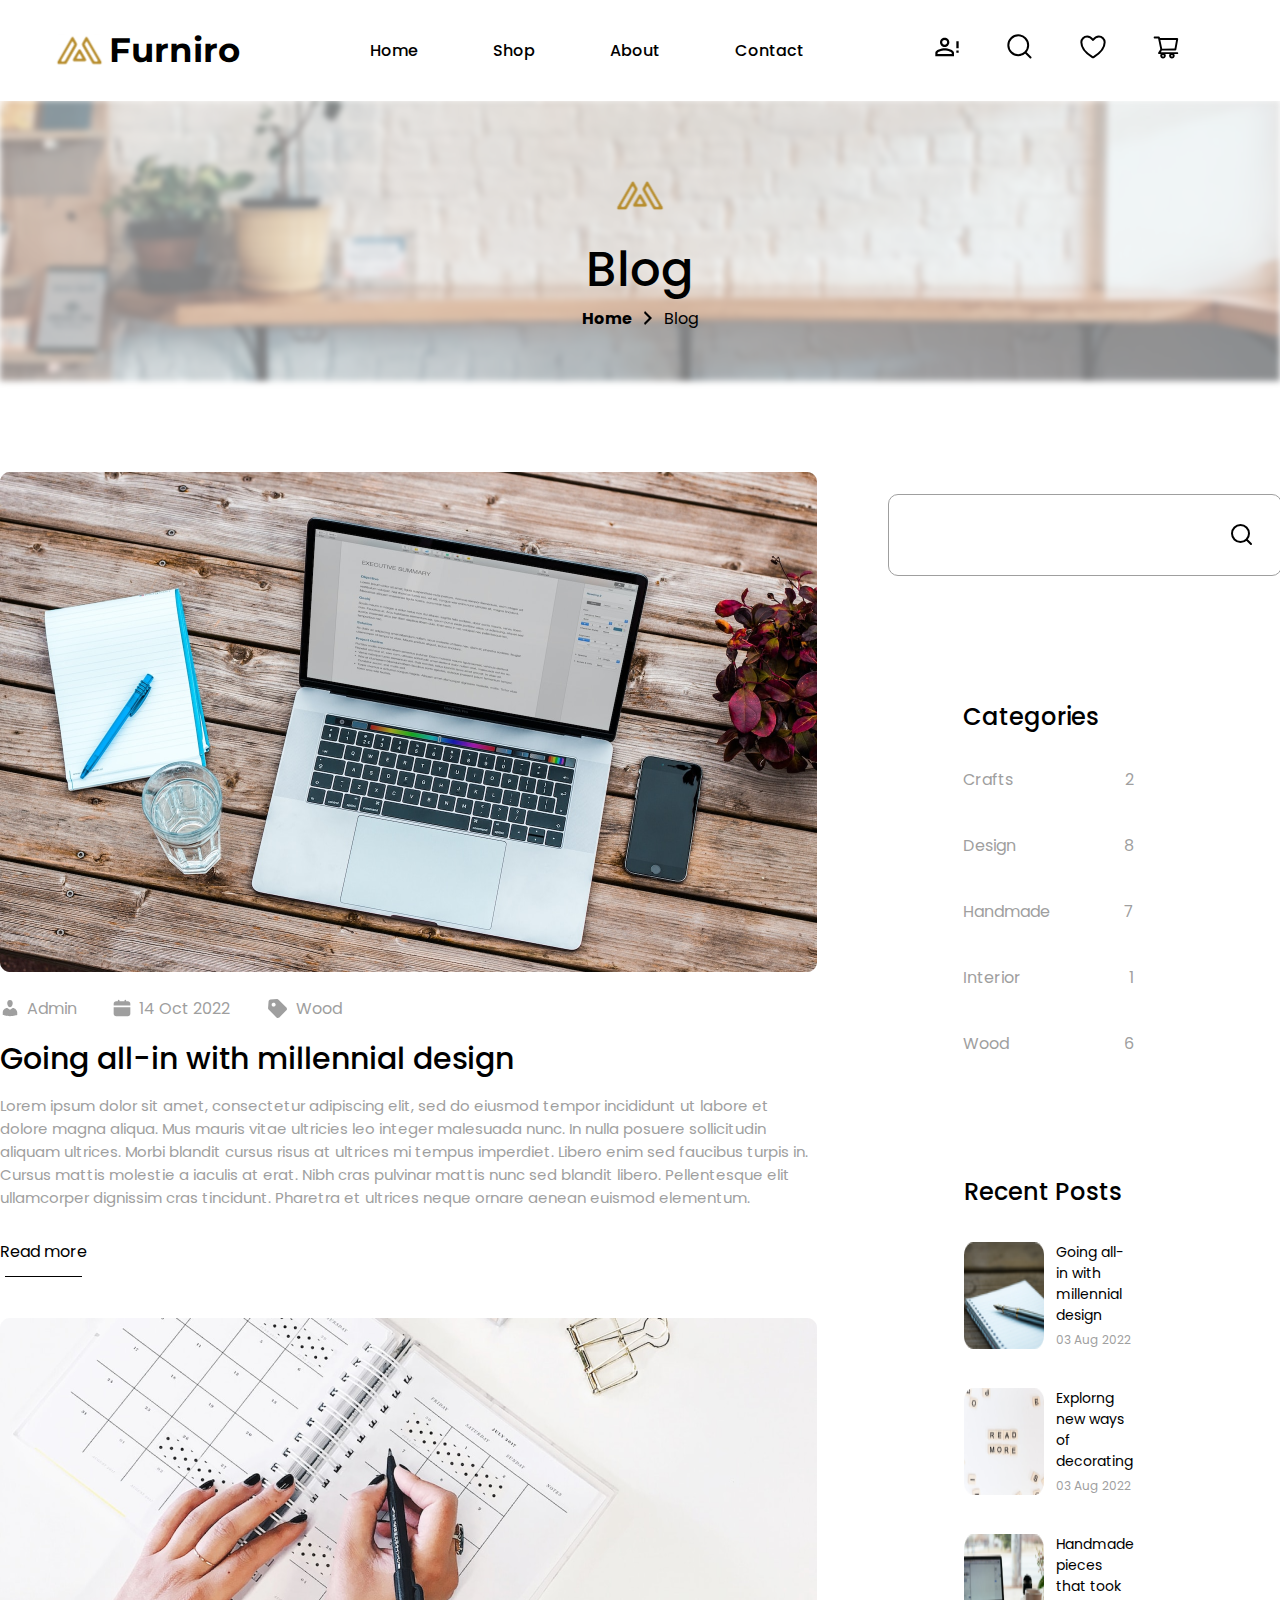
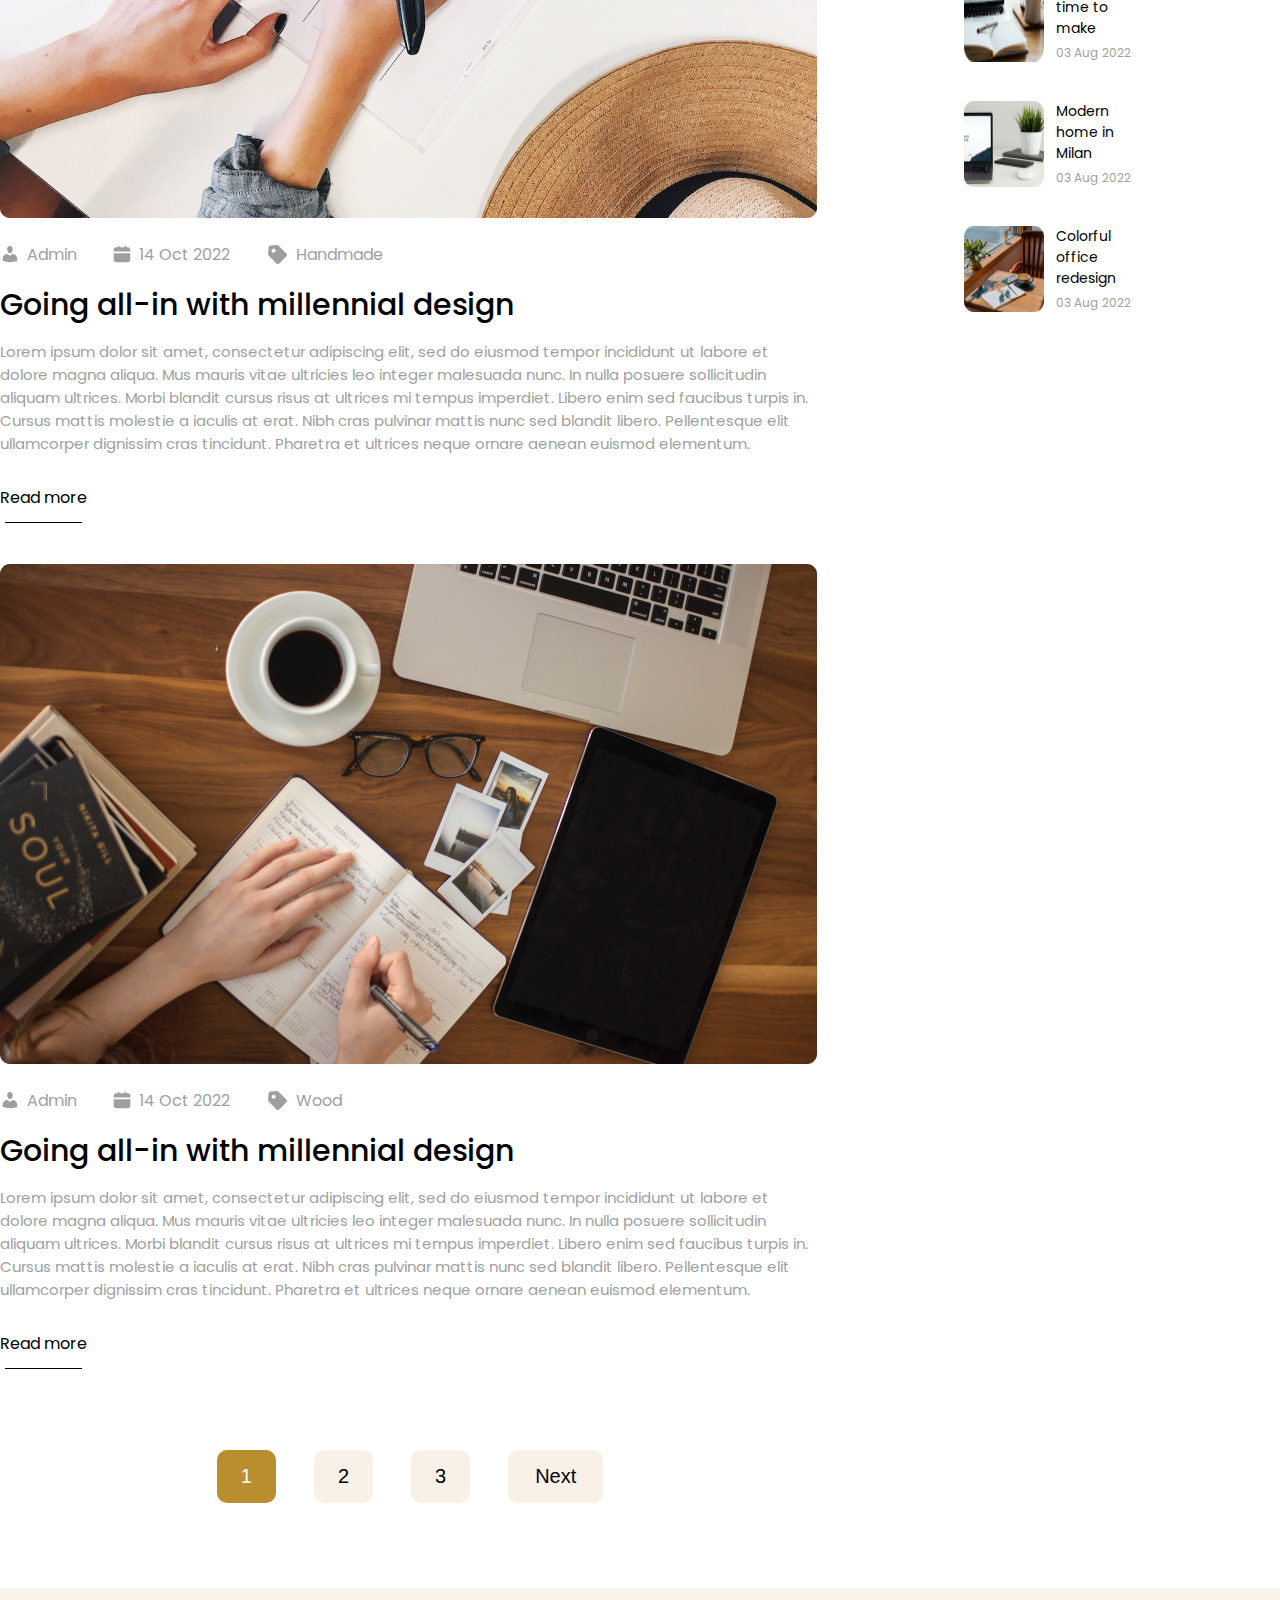
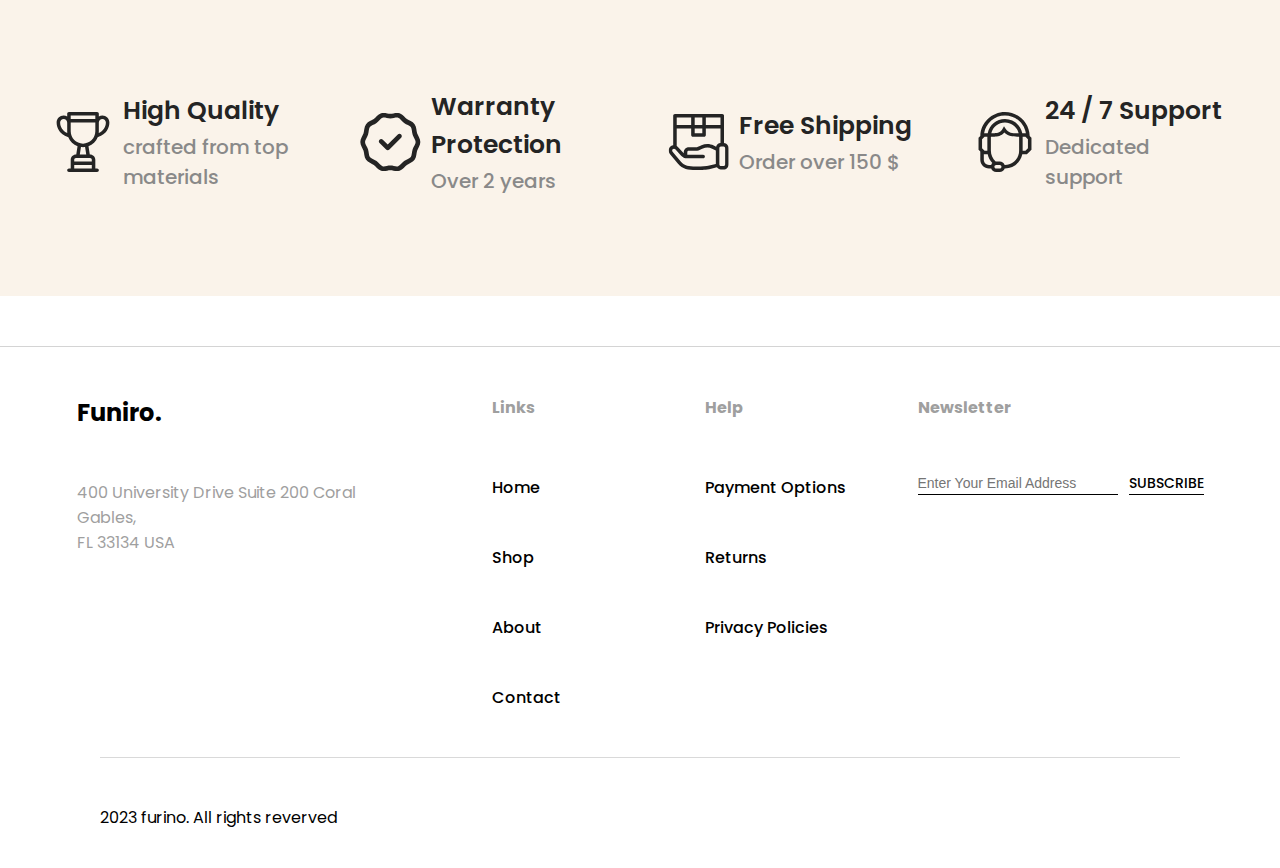
==== blog.html @ 3ca51984 "A few bugs left to fix" ====
<!DOCTYPE html>
<html lang="en">
  <head>
    <meta charset="UTF-8" />
    <meta name="viewport" content="width=device-width, initial-scale=1.0" />
    <title>Document</title>
    <link rel="stylesheet" href="global.css" />
    <link rel="stylesheet" href="blog.css" />
  </head>

  <body>
    <header class="header">
      <a href="index.html" class="header-logo">
        <img alt="logo" src="img/Meubel House_Logos-05.svg" />
        <div>Furniro</div>
      </a>
      <nav class="header-nav">
        <a href="index.html">Home</a>
        <a href="shop.html">Shop</a>
        <a href="about.html">About</a>
        <a href="contact.html">Contact</a>
      </nav>
      <div class="header-options">
        <a href="#"><img src="img/mdi_account-alert-outline.svg" /></a>
        <a href="#"><img src="img/akar-icons_search.svg" /></a>
        <a href="#"><img src="img/akar-icons_heart.svg" /></a>
        <a href="#"><img src="img/ant-design_shopping-cart-outlined.svg" /></a>
      </div>
    </header>
    <section class="banner">
      <img class="banner-img" src="img/bgshop.png" />
      <div class="banner-text">
        <img src="img/Meubel House_Logos.svg" />
        <h2>Blog</h2>
        <div class="breadcrumbs">
          <b>Home</b>
          <img src="img/dashicons_arrow-down-alt2.svg" />
          <span>Blog</span>
        </div>
      </div>
    </section>
    <section class="blog-posts">
      <div class="active-blogs">
        <div class="new-blogs">
          <article class="post">
            <img src="img/Rectangle 68.png" />
            <div class="blog-info">
              <div class="tag">
                <img src="img/dashicons_admin-users.svg" />
                <span>Admin</span>
              </div>
              <div class="tag">
                <img src="img/uis_calender.svg" />
                <span>14 Oct 2022</span>
              </div>
              <div class="tag">
                <img src="img/ci_tag.svg" />
                <span>Wood</span>
              </div>
            </div>
            <h3>Going all-in with millennial design</h3>
            <p>
              Lorem ipsum dolor sit amet, consectetur adipiscing elit, sed do
              eiusmod tempor incididunt ut labore et dolore magna aliqua. Mus
              mauris vitae ultricies leo integer malesuada nunc. In nulla
              posuere sollicitudin aliquam ultrices. Morbi blandit cursus risus
              at ultrices mi tempus imperdiet. Libero enim sed faucibus turpis
              in. Cursus mattis molestie a iaculis at erat. Nibh cras pulvinar
              mattis nunc sed blandit libero. Pellentesque elit ullamcorper
              dignissim cras tincidunt. Pharetra et ultrices neque ornare aenean
              euismod elementum.
            </p>
            <a href="#">Read more</a>
          </article>
          <article class="post">
            <img src="img/Rectangle 68 (1).png" />
            <div class="blog-info">
              <div class="tag">
                <img src="img/dashicons_admin-users.svg" />
                <span>Admin</span>
              </div>
              <div class="tag">
                <img src="img/uis_calender.svg" />
                <span>14 Oct 2022</span>
              </div>
              <div class="tag">
                <img src="img/ci_tag.svg" />
                <span>Handmade</span>
              </div>
            </div>
            <h3>Going all-in with millennial design</h3>
            <p>
              Lorem ipsum dolor sit amet, consectetur adipiscing elit, sed do
              eiusmod tempor incididunt ut labore et dolore magna aliqua. Mus
              mauris vitae ultricies leo integer malesuada nunc. In nulla
              posuere sollicitudin aliquam ultrices. Morbi blandit cursus risus
              at ultrices mi tempus imperdiet. Libero enim sed faucibus turpis
              in. Cursus mattis molestie a iaculis at erat. Nibh cras pulvinar
              mattis nunc sed blandit libero. Pellentesque elit ullamcorper
              dignissim cras tincidunt. Pharetra et ultrices neque ornare aenean
              euismod elementum.
            </p>
            <a href="#">Read more</a>
          </article>
          <article class="post">
            <img src="img/Rectangle 68 (2).png" />
            <div class="blog-info">
              <div class="tag">
                <img src="img/dashicons_admin-users.svg" />
                <span>Admin</span>
              </div>
              <div class="tag">
                <img src="img/uis_calender.svg" />
                <span>14 Oct 2022</span>
              </div>
              <div class="tag">
                <img src="img/ci_tag.svg" />
                <span>Wood</span>
              </div>
            </div>
            <h3>Going all-in with millennial design</h3>
            <p>
              Lorem ipsum dolor sit amet, consectetur adipiscing elit, sed do
              eiusmod tempor incididunt ut labore et dolore magna aliqua. Mus
              mauris vitae ultricies leo integer malesuada nunc. In nulla
              posuere sollicitudin aliquam ultrices. Morbi blandit cursus risus
              at ultrices mi tempus imperdiet. Libero enim sed faucibus turpis
              in. Cursus mattis molestie a iaculis at erat. Nibh cras pulvinar
              mattis nunc sed blandit libero. Pellentesque elit ullamcorper
              dignissim cras tincidunt. Pharetra et ultrices neque ornare aenean
              euismod elementum.
            </p>
            <a href="#">Read more</a>
          </article>
        </div>
        <div class="blog-category">
          <div class="searchbar">
            <input type="text" /><img src="img/akar-icons_search (1).svg" />
          </div>
          <div class="common-blogs">
            <h2>Categories</h2>
            <div class="search-result">
              <span>Crafts</span>
              <span>2</span>
            </div>
            <div class="search-result">
              <span>Design</span>
              <span>8</span>
            </div>
            <div class="search-result">
              <span>Handmade</span>
              <span>7</span>
            </div>
            <div class="search-result">
              <span>Interior</span>
              <span>1</span>
            </div>
            <div class="search-result">
              <span>Wood</span>
              <span>6</span>
            </div>
          </div>
          <div class="recent-blogs">
            <h2>Recent Posts</h2>
            <a href="#">
              <img src="img/Rectangle 69 (1).png" />
              <div class="detail-blog">
                <p>
                  Going all-in with <br />
                  millennial design
                </p>
                <span>03 Aug 2022</span>
              </div>
            </a>
            <a href="#">
              <img src="img/Rectangle 69 (2).png" />
              <div class="detail-blog">
                <p>
                  Explorng new ways <br />
                  of decorating
                </p>
                <span>03 Aug 2022</span>
              </div>
            </a>
            <a href="#">
              <img src="img/Rectangle 69 (3).png" />
              <div class="detail-blog">
                <p>
                  Handmade pieces <br />
                  that took time to make
                </p>
                <span>03 Aug 2022</span>
              </div>
            </a>
            <a href="#">
              <img src="img/Rectangle 69 (4).png" />
              <div class="detail-blog">
                <p>
                  Modern home in <br />
                  Milan
                </p>
                <span>03 Aug 2022</span>
              </div>
            </a>
            <a href="#">
              <img src="img/Rectangle 69 (5).png" />
              <div class="detail-blog">
                <p>
                  Colorful office <br />
                  redesign
                </p>
                <span>03 Aug 2022</span>
              </div>
            </a>
          </div>
        </div>
      </div>
      <div class="pagination-buttons">
        <button class="active">1</button>
        <button>2</button>
        <button>3</button>
        <button class="next-section">Next</button>
      </div>
    </section>
      <section class="company-info">
    <div class="company-block">
      <img src="img/trophy 1.svg">
      <div>
        <h2>High Quality</h2>
        <p>crafted from top materials</p>
      </div>
    </div>
    <div class="company-block">
      <img src="img/Group.svg">
      <div>
        <h2>Warranty Protection</h2>
        <p>Over 2 years</p>
      </div>
    </div>
    <div class="company-block">
      <img src="img/shipping.svg">
      <div>
        <h2>Free Shipping</h2>
        <p>Order over 150 $</p>
      </div>
    </div>
    <div class="company-block">
      <img src="img/customer-support.svg">
      <div>
        <h2>24 / 7 Support</h2>
        <p>Dedicated support</p>
      </div>
    </div>
  </section>
    <footer class="footer">
      <div class="footer-top">
        <div class="footer-location">
          <h2>Funiro.</h2>
          <p>
            400 University Drive Suite 200 Coral<br />Gables,<br />FL 33134 USA
          </p>
        </div>
        <div class="footer-links">
          <h3 class="links">Links</h3>
          <ul>
            <li><a href="#">Home</a></li>
            <li><a href="#">Shop</a></li>
            <li><a href="#">About</a></li>
            <li><a href="#">Contact</a></li>
          </ul>
        </div>
        <div class="footer-help">
          <h3 class="help">Help</h3>
          <ul>
            <li><a href="#">Payment Options</a></li>
            <li><a href="#">Returns</a></li>
            <li><a href="#">Privacy Policies</a></li>
          </ul>
        </div>
        <div class="footer-newsteller">
          <h3>Newsletter</h3>
          <form>
            <input placeholder="Enter Your Email Address" type="text" /><button>
              SUBSCRIBE
            </button>
          </form>
        </div>
      </div>
      <div class="footer-rights">2023 furino. All rights reverved</div>
    </footer>
  </body>
</html>
---- global.css ----
@import url('https://fonts.googleapis.com/css2?family=Poppins:ital,wght@0,100;0,200;0,300;0,400;0,500;0,600;0,700;0,800;0,900;1,100;1,200;1,300;1,400;1,500;1,600;1,700;1,800;1,900&display=swap');
@import url('https://fonts.googleapis.com/css2?family=Montserrat:ital,wght@0,100..900;1,100..900&display=swap');

* {
  box-sizing: border-box;
  margin: 0;
  padding: 0;
}

a {
  text-decoration: none;
  color: inherit;
}

a:hover {
  text-decoration: none;
  color: inherit;
}

picture {
  display: contents;
}

ul {
  list-style: none;
  padding: 0;
  margin: 0;
}

body {
  font-family: 'Poppins';
  margin-top: 100px;
}

.button {
  background-color: #B88E2F;
  padding: 25px 72px;
  font-size: 16px;
  font-weight: bold;
  color: #FFFFFF;
  display: block;
  width: max-content;
  transition: 0.125s;
  cursor: pointer;
}

.button:hover {
  color: #FFFFFF;
  background-color: #886a23;
}

.header {
  padding: 29px 100px 30px 54px;
  justify-content: space-between;
  display: flex;
  background-color: #FFFFFF;
  position: fixed;
  top: 0;
  left: 0;
  width: 100%;
  z-index: 10;
}

.header-logo {
  display: flex;
  align-items: center;
  gap: 5px;
  font-family: 'Montserrat';
  font-size: 34px;
  font-weight: bold;
}

.header-logo img {
  width: 50px;
  height: 32px;
}

.header-nav {
  color: #000;
  font-size: 16px;
  font-weight: 500;
  display: flex;
  justify-content: center;
  gap: 75px;
  align-items: center;
}

.header-options {
  display: flex;
  gap: 45px;
  align-items: center;
}

.footer {
  padding: 48px 0px 38px;
  border-top: 1px solid rgba(0, 0, 0, 17%);
  margin-top: 50px;
}

.footer-top {
  display: flex;
  align-items: start;
  justify-content: center;
}

.footer-location {
  margin-right: 136px;
}

.footer-location h2 {
  font-size: 24px;
  font-weight: bold;
}

.footer-location p {
  color: #9F9F9F;
  font-size: 16px;
  margin-top: 50px;
}

.footer h3 {
  font-size: 16px;
  color: #9F9F9F;
}

.footer ul {
  margin-top: 55px;
}

.footer li {
  margin-top: 45px;
  font-size: 16px;
  font-weight: 500;
}

.footer-links {
  margin-right: 144px;
}

.footer-help {
  margin-right: 72px;
}

.footer-newsteller form {
  display: flex;
  gap: 11px;
  margin-top: 53px;
}

.footer-newsteller form input {
  border: 0;
  border-bottom: 1px solid #000;
  outline: 0;
  color: #9F9F9F;
  font-size: 14px;
  width: 200px;
}

.footer-newsteller form button {
  border: 0;
  border-bottom: 1px solid #000;
  outline: 0;
  background-color: #FFFFFF;
  font-weight: 500;
  font-size: 14px;
  font-family: 'Poppins';
  cursor: pointer;
}

.footer-rights {
  font-size: 16px;
  padding-top: 47px;
  margin-left: 100px;
  border-top: 1px solid #D9D9D9;
  margin-top: 47px;
  margin-right: 100px;
}

.product-card {
  background-color: #F4F5F7;
  width: 285px;
  position: relative;
}

.product-info {
  padding: 16px 0px 30px 16px;
}

.product-info h2 {
  font-size: 24px;
  font-weight: 600;
  color: #3A3A3A;
}

.product-info p {
  color: #898989;
  font-size: 16px;
  font-weight: 500;
  margin-top: 8px;
}

.product-price {
  display: flex;
  gap: 16px;
  margin-top: 8px;
  align-items: center;
}

.price-currnet {
  font-size: 20px;
  font-weight: 600;
  color: #3A3A3A;
}

.price-original {
  color: #B0B0B0;
  font-size: 16px;
  text-decoration: line-through;
}

.products-title {
  font-size: 40px;
  font-weight: bold;
  display: flex;
  align-items: center;
  justify-content: center;
  margin-top: 56px;
}

.product-tag {
  background-color: #E97171;
  border-radius: 99999999px;
  width: 48px;
  height: 48px;
  display: flex;
  justify-content: center;
  align-items: center;
  position: absolute;
  top: 24px;
  right: 24px;
  color: #FFFFFF;
  font-size: 16px;
  font-weight: 500;
}

.new-tag {
  background-color: #2EC1AC;
}

.product-overlay {
  background-color: rgba(58, 58, 58, 72%);
  display: flex;
  align-items: center;
  justify-content: center;
  position: absolute;
  width: 100%;
  height: 100%;
  top: 0px;
  left: 0px;
  flex-direction: column;
  opacity: 0%;
  transition: 0.250s;
}

.product-overlay:hover {
  opacity: 100%;
}

.product-cart {
  background-color: #FFFFFF;
  color: #B88E2F;
  border: 0;
  outline: 0;
  padding: 12px 52px 12px 59px;
  font-size: 16px;
  font-weight: 600;
  cursor: pointer;
  transition: 0.250s;
}

.product-cart:hover {
  background-color: #adadad;
  opacity: 100%;
}

.product-links button {
  display: flex;
  align-items: center;
  justify-content: center;
  background: 0;
  border: 0;
  outline: 0;
  color: #FFFFFF;
  font-size: 16px;
  font-weight: 600;
  cursor: pointer;
  gap: 2px
}

.product-links {
  display: flex;
  justify-content: center;
  align-items: center;
  gap: 20px;
  margin-top: 24px;
}

.product-list {
  display: flex;
  justify-content: center;
  flex-wrap: wrap;
  gap: 32px;
  margin: 32px auto 0;
  max-width: 1236px;
}

.product-more {
  border: 1px solid #B88E2F;
  background-color: #FFFFFF;
  padding: 12px 74px 12px 82px;
  font-size: 16px;
  font-weight: 600;
  color: #B88E2F;
  margin: 32px auto 0;
  display: block;
  transition: 0.250s;
  cursor: pointer
}

.product-more:hover {
  background-color: #FFEDC6;
}

.company-info {
  background-color: #FAF3EA;
  padding: 100px 53px;
  display: flex;
  justify-content: center;
  gap: 55.33px;
  margin-top: 85px;
}

.company-block {
  display: flex;
  gap: 10px;
  width: 340px;
  align-items: center;
}

.company-block h2 {
  color: #242424;
  font-weight: 600;
  font-size: 25px;
}

.company-block p {
  font-size: 20px;
  font-weight: 500;
  color: #898989;
  margin-top: 2px;
}
---- blog.css ----
.banner {
  position: relative;
  margin-bottom: 84px;
}

.banner-img {
  filter: blur(3px);
  -webkit-filter: blur(3px);
  width: 100%;
}

.banner-text {
  display: flex;
  justify-content: center;
  position: absolute;
  align-items: center;
  top: 0;
  left: 0;
  height: 100%;
  width: 100%;
  flex-direction: column;
}

.banner-text h2 {
  font-size: 48px;
  font-weight: 500;
}

.banner-text .breadcrumbs {
  display: flex;
  align-items: center;
  gap: 6px;
}

.blog-posts {
  max-width: 820px;
  display: flex;
  flex-direction: column;
  justify-content: center;
}

.blog-info {
  display: flex;
  gap: 35px;
  padding-top: 17px;
}

.blog-info div {
  display: flex;
  align-items: center;
}

.blog-info span {
  color: #9f9f9f;
  font-size: 16px;
  font-family: "Poppins";
}

.tag {
  display: flex;
  gap: 7px;
}

.post {
  padding-bottom: 54px;
}

.post h3 {
  font-size: 30px;
  font-weight: 500;
  font-family: "Poppins";
  padding-top: 15px;
}

.post p {
  color: #9f9f9f;
  font-size: 15px;
  font-family: "Poppins";
  padding-top: 12px;
  padding-bottom: 30px;
}

.post a {
  font-size: 16px;
  font-weight: 400;
  color: #000;
  position: relative;
}

.post a::after {
  content: "";
  width: 77px;
  height: 0px;
  border-top: 1px solid #000;
  display: block;
  position: absolute;
  margin-left: auto;
  margin-right: auto;
  left: 0;
  right: 0;
  text-align: center;
  margin-top: 12px;
}

.blog-category {
  width: 393px;
  padding: 22px 41px 61px 41px;
}

.blog-category h2 {
  font-size: 24px;
  font-weight: 500;
  font-family: 'Poppins';
  margin-bottom: 33px;
}

.searchbar input {
  border: 0;
  outline: 0;
  height: 58px;
  font-size: 16px;
  -webkit-appearance: none;
  -moz-appearance: none;
  text-indent: 1px;
  text-overflow: '';
  border-radius: 10px;
  color: #9F9F9F;
  width: 310px;
}

.searchbar {
  border-radius: 10px;
  border: 1px solid #9F9F9F;
  position: relative;
  width: max-content;
  padding: 22px 41px 0px 41px;
}

.searchbar img {
  position: absolute;
  top: 50%;
  right: 27px;
  transform: translateY(-50%);
}

.search-result {
  display: flex;
  justify-content: space-between;
}

.search-result span {
  color: #9F9F9F;
  display: flex;
  padding-bottom: 41px;
}

.common-blogs {
  padding: 123px 65px 61px 75px;
}

.recent-blogs {
  padding: 16px 65px 16px 76px;
}

.recent-blogs a {
  display: flex;
  gap: 12px;
  padding-bottom: 39px;
}

.detail-blog {
  justify-content: center;
  display: flex;
  flex-direction: column;
}

.detail-blog p {
  color: #000;
  font-size: 14px;
}

.detail-blog span {
  color: #9F9F9F;
  font-size: 12px;
  margin-top: 5px;
}

.pagination-buttons {
justify-content: center;
  display: flex;
  gap: 38px;
  margin-top: 40px;
}

.pagination-buttons button {
  border-radius: 10px;
  outline: 0;
  background-color: #F9F1E7;
  padding: 15px 24px;
  border: 0;
  font-size: 20px;
  cursor: pointer;
  transition: 0.125s;
}

.pagination-buttons button.active {
  background-color: #B88E2F;
  color: #FFFFFF;
}

.pagination-buttons button:hover {
  background-color: #B88E2F;
  color: #FFFFFF;
}

.pagination-buttons button.next-section {
  padding: 15px 27px;
  font-weight: 300;
}

.active-blogs {
  display: flex;
  gap: 30px;
}
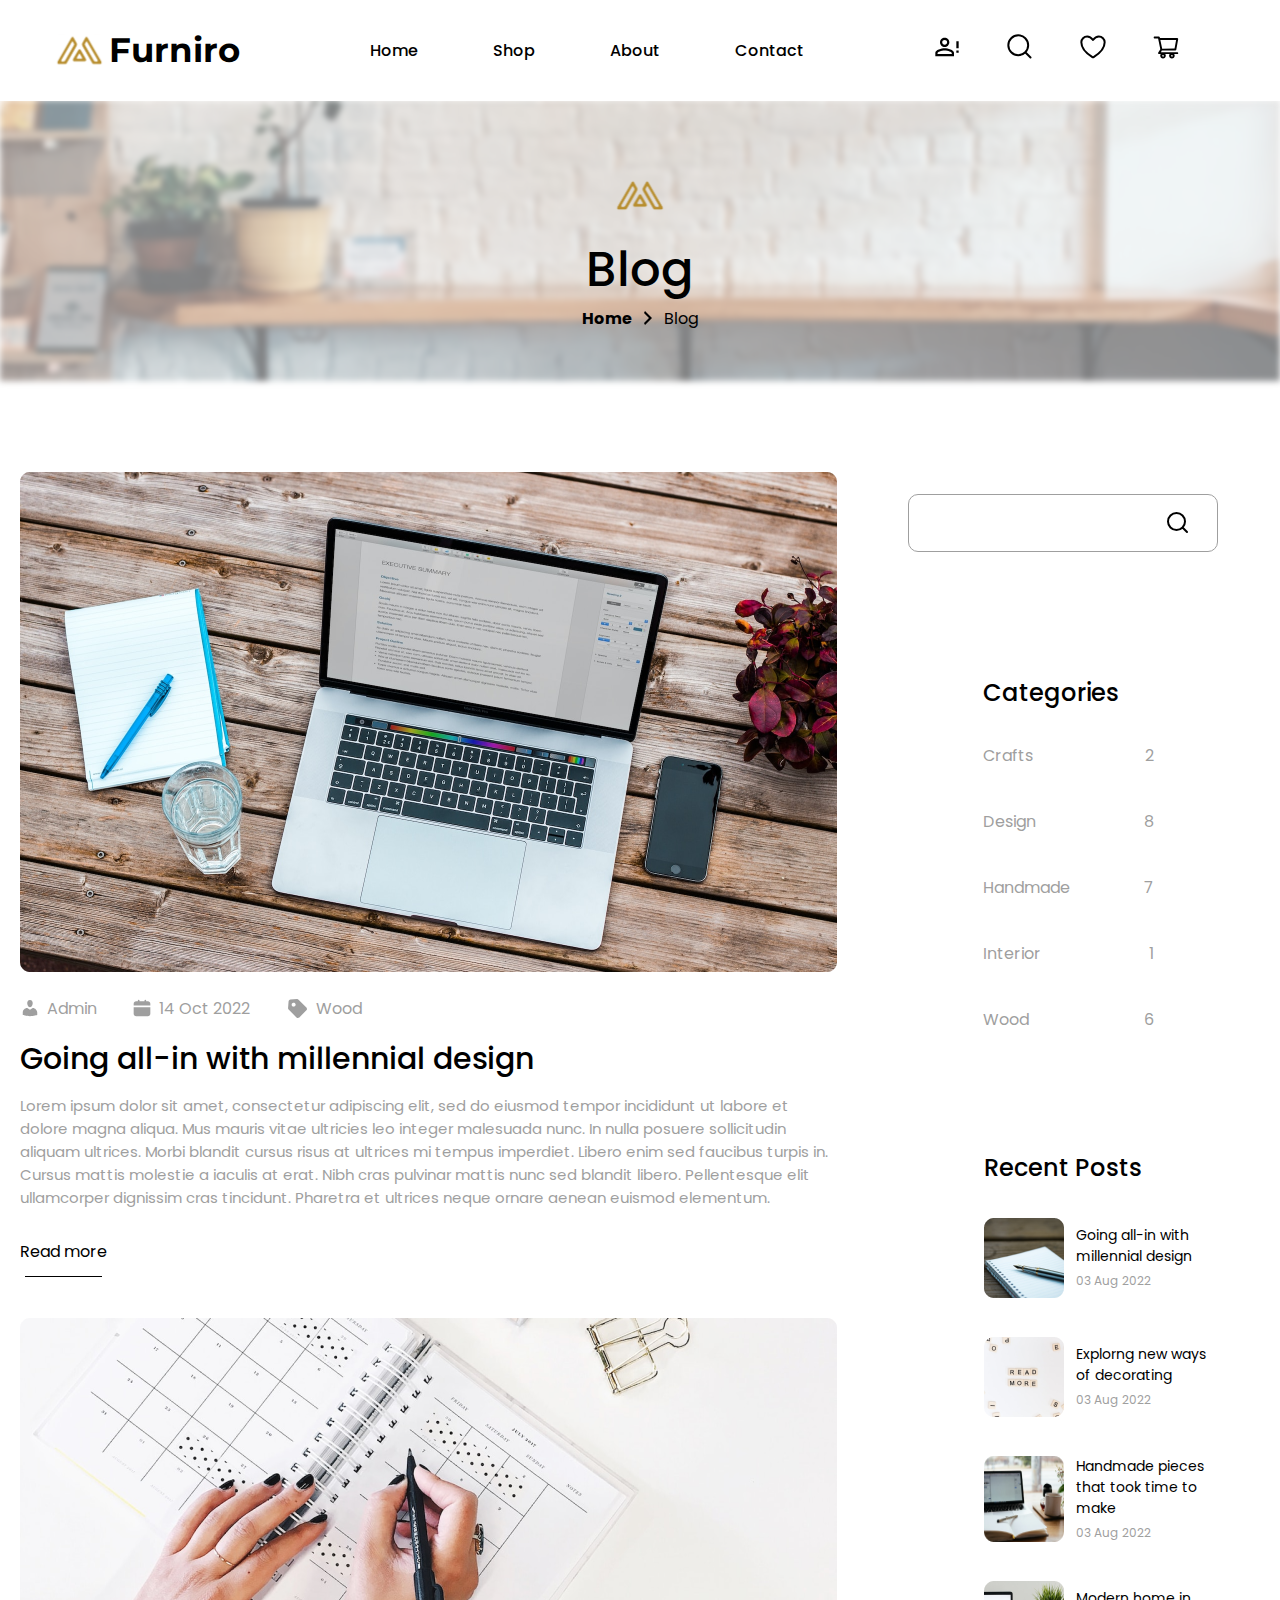
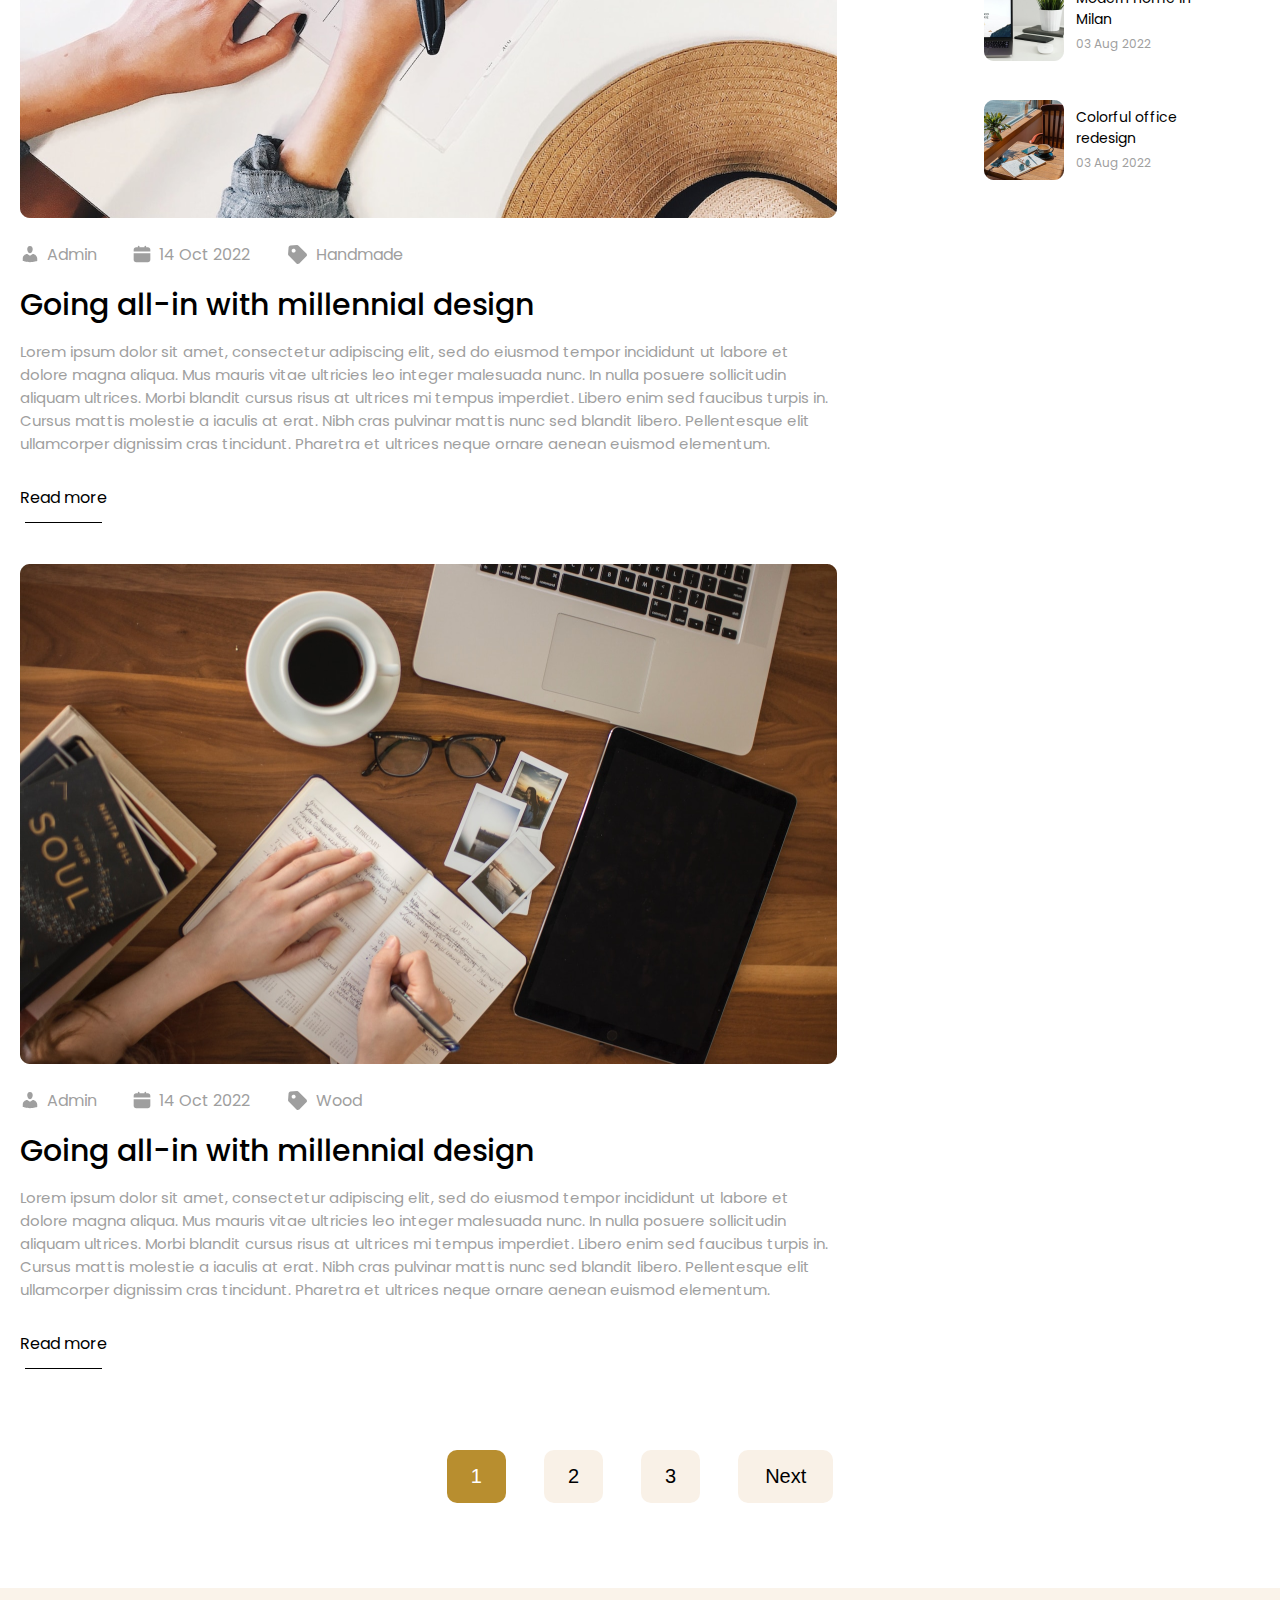
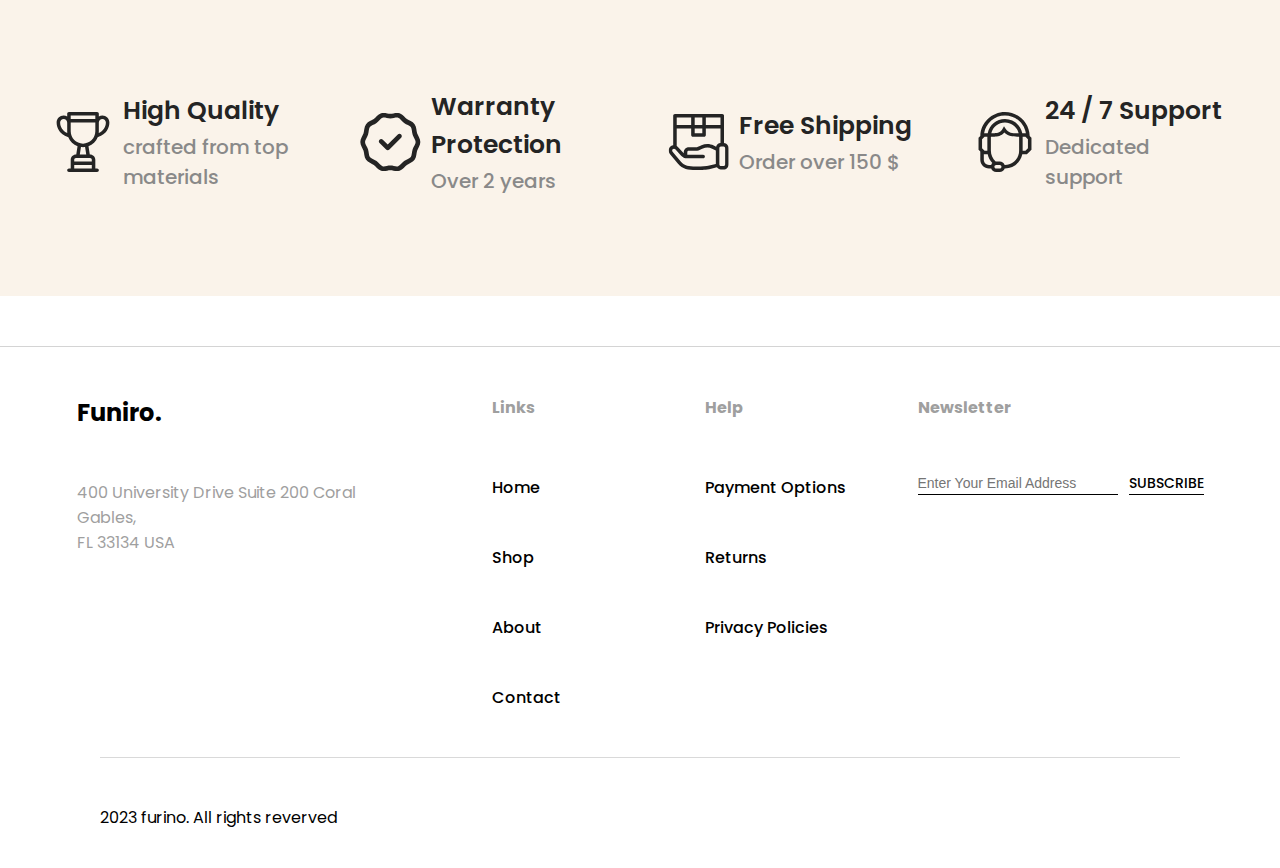
==== commit a59cdacd: "Polished it fully, next JS" ====
--- a/blog.html
+++ b/blog.html
@@ -166,7 +166,7 @@
               <img src="img/Rectangle 69 (1).png" />
               <div class="detail-blog">
                 <p>
-                  Going all-in with <br />
+                  Going all-in with <br>
                   millennial design
                 </p>
                 <span>03 Aug 2022</span>
@@ -176,7 +176,7 @@
               <img src="img/Rectangle 69 (2).png" />
               <div class="detail-blog">
                 <p>
-                  Explorng new ways <br />
+                  Explorng new ways <br>
                   of decorating
                 </p>
                 <span>03 Aug 2022</span>
@@ -186,7 +186,7 @@
               <img src="img/Rectangle 69 (3).png" />
               <div class="detail-blog">
                 <p>
-                  Handmade pieces <br />
+                  Handmade pieces <br>
                   that took time to make
                 </p>
                 <span>03 Aug 2022</span>
@@ -196,7 +196,7 @@
               <img src="img/Rectangle 69 (4).png" />
               <div class="detail-blog">
                 <p>
-                  Modern home in <br />
+                  Modern home in <br>
                   Milan
                 </p>
                 <span>03 Aug 2022</span>
@@ -206,7 +206,7 @@
               <img src="img/Rectangle 69 (5).png" />
               <div class="detail-blog">
                 <p>
-                  Colorful office <br />
+                  Colorful office <br>
                   redesign
                 </p>
                 <span>03 Aug 2022</span>
@@ -215,13 +215,15 @@
           </div>
         </div>
       </div>
+      </section>
+      <section>
       <div class="pagination-buttons">
         <button class="active">1</button>
         <button>2</button>
         <button>3</button>
         <button class="next-section">Next</button>
       </div>
-    </section>
+      </section>
       <section class="company-info">
     <div class="company-block">
       <img src="img/trophy 1.svg">
--- a/blog.css
+++ b/blog.css
@@ -32,12 +32,6 @@
   gap: 6px;
 }
 
-.blog-posts {
-  max-width: 820px;
-  display: flex;
-  flex-direction: column;
-  justify-content: center;
-}
 
 .blog-info {
   display: flex;
@@ -117,15 +111,12 @@
 .searchbar input {
   border: 0;
   outline: 0;
-  height: 58px;
   font-size: 16px;
   -webkit-appearance: none;
   -moz-appearance: none;
   text-indent: 1px;
-  text-overflow: '';
   border-radius: 10px;
   color: #9F9F9F;
-  width: 310px;
 }
 
 .searchbar {
@@ -133,7 +124,11 @@
   border: 1px solid #9F9F9F;
   position: relative;
   width: max-content;
-  padding: 22px 41px 0px 41px;
+  padding: 17px 41px 17px 41px;
+  display: flex;
+  justify-content: start;
+  width: 310px;
+  height: 58px;
 }
 
 .searchbar img {
@@ -160,6 +155,7 @@
 
 .recent-blogs {
   padding: 16px 65px 16px 76px;
+  width: 393px;
 }
 
 .recent-blogs a {
@@ -186,7 +182,7 @@
 }
 
 .pagination-buttons {
-justify-content: center;
+  justify-content: center;
   display: flex;
   gap: 38px;
   margin-top: 40px;
@@ -221,4 +217,7 @@
 .active-blogs {
   display: flex;
   gap: 30px;
+  max-width: 820px;
+  justify-content: center;
+  margin: auto;
 }